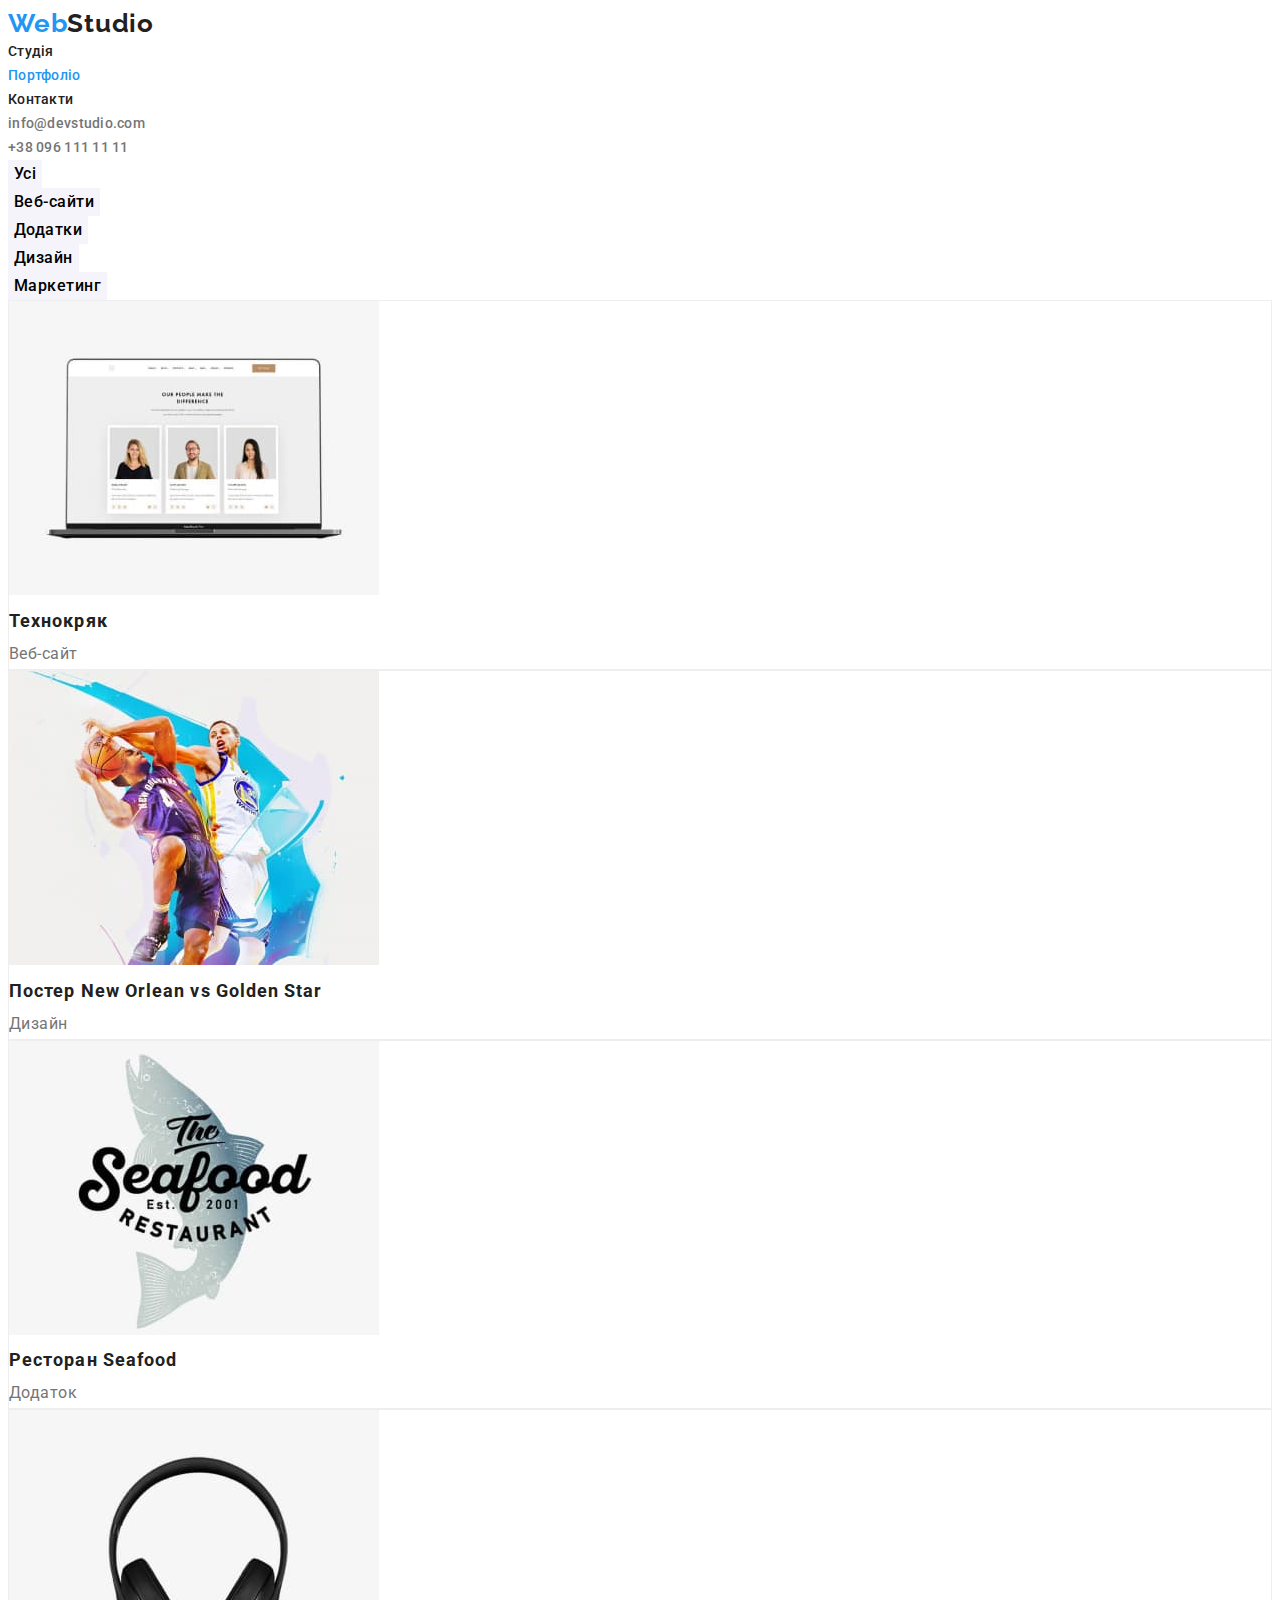
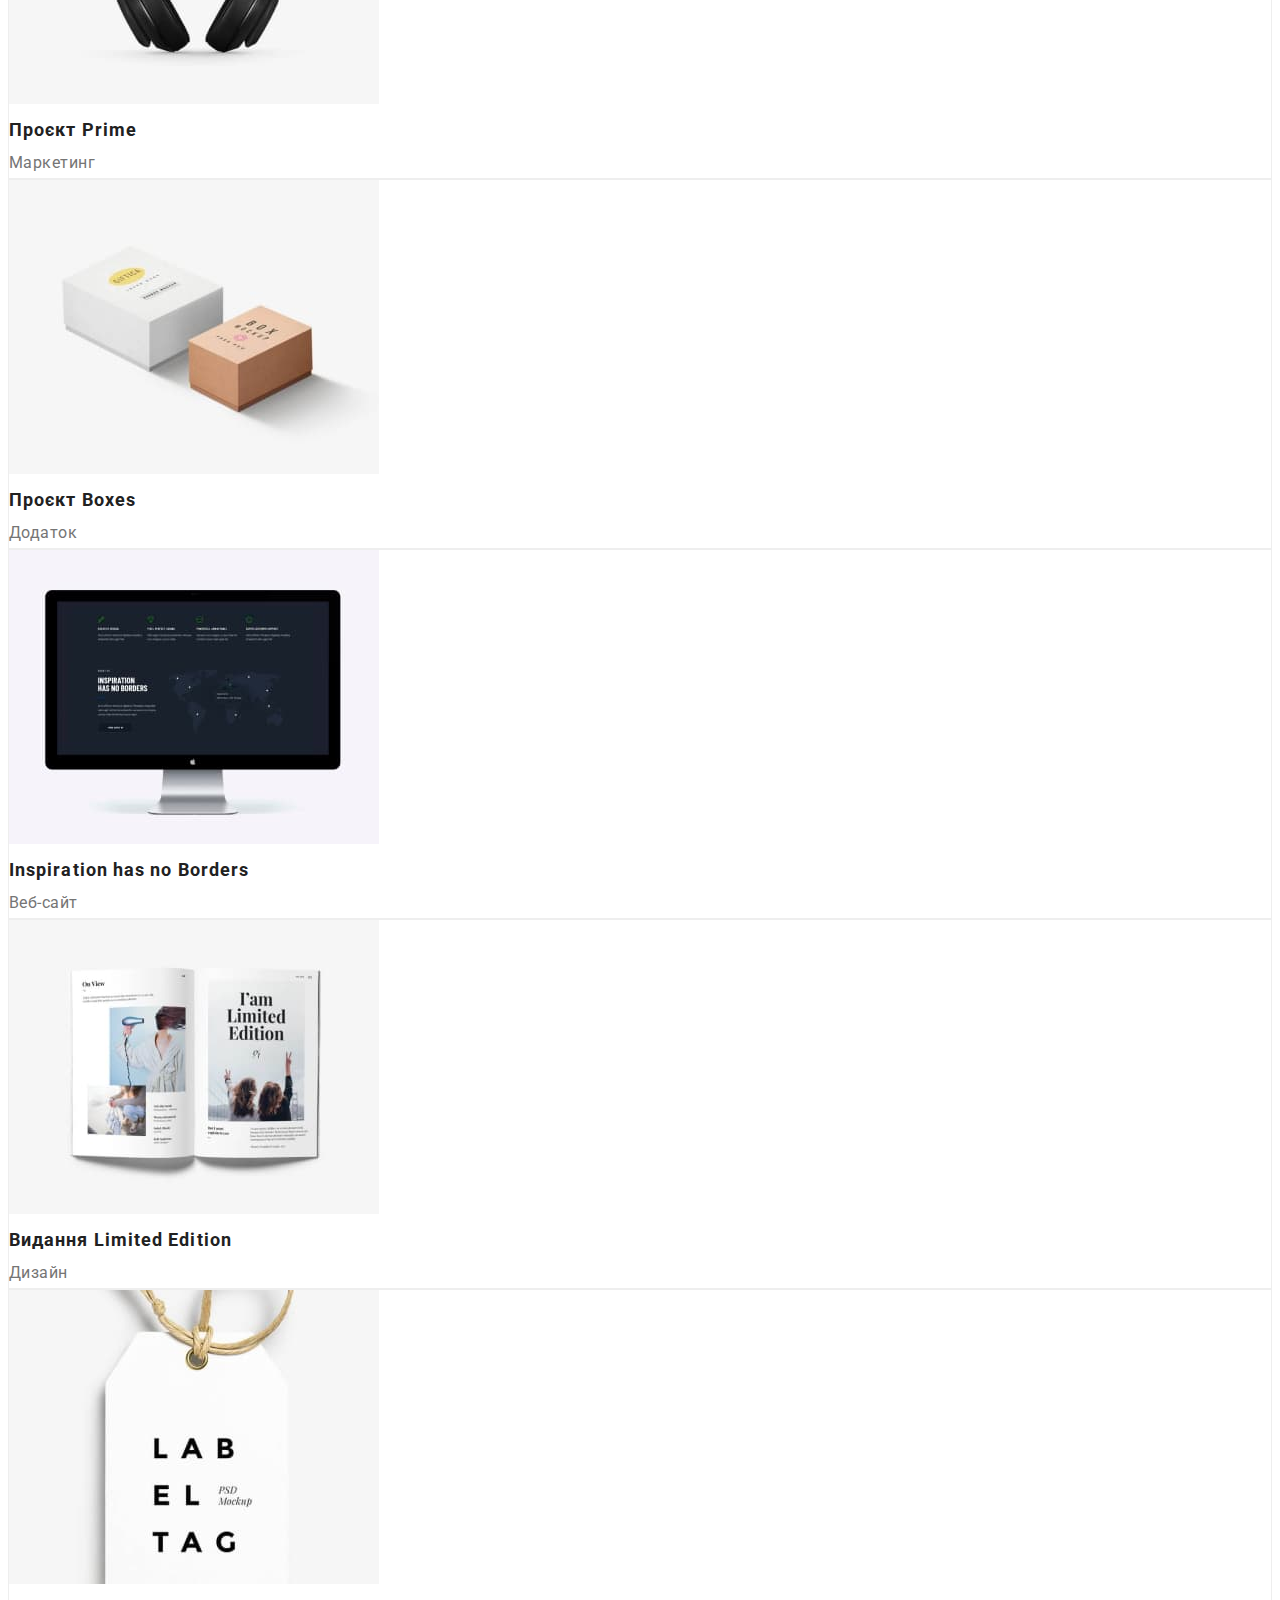
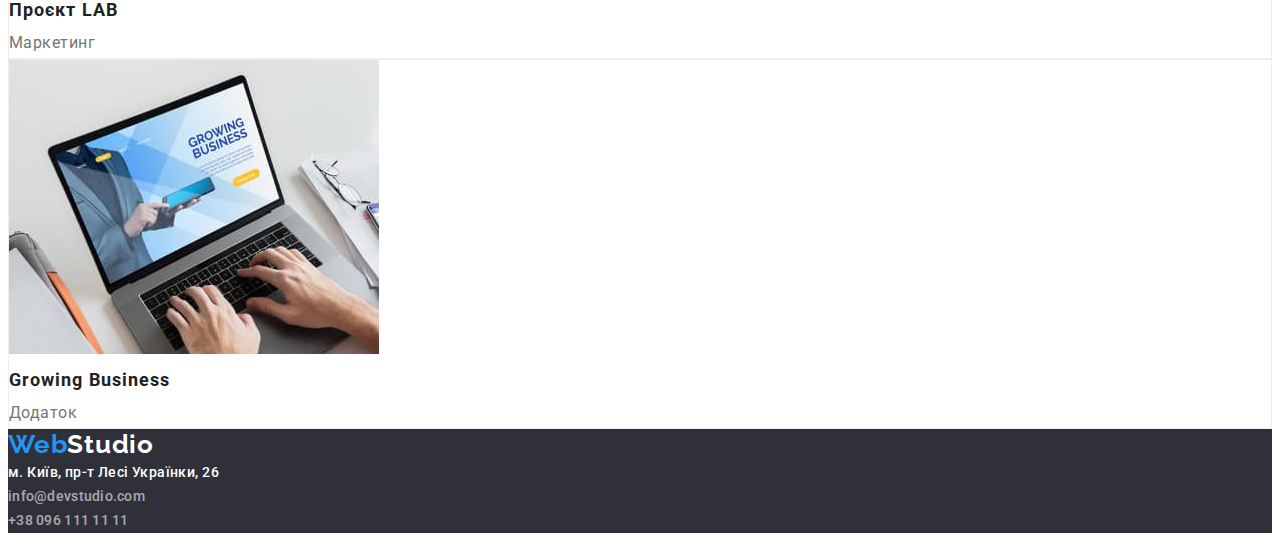
==== portfolio.html @ c4ee82f7 "First comit" ====
<!DOCTYPE html>
<html lang="uk">
  <head>
    <meta charset="UTF-8" />
    <meta http-equiv="X-UA-Compatible" content="IE=edge" />
    <meta name="viewport" content="width=device-width, initial-scale=1.0" />
    <link
      href="https://fonts.googleapis.com/css2?family=Raleway:wght@700&family=Roboto:wght@400;500;700;900&display=swap"
      rel="stylesheet"
    />
    <link
      rel="stylesheet"
      href="https://cdnjs.cloudflare.com/ajax/libs/modern-normalize/1.1.0/modern-normalize.min.css"
      integrity="sha512-wpPYUAdjBVSE4KJnH1VR1HeZfpl1ub8YT/NKx4PuQ5NmX2tKuGu6U/JRp5y+Y8XG2tV+wKQpNHVUX03MfMFn9Q=="
      crossorigin="anonymous"
      referrerpolicy="no-referrer"
    />
    <link rel="stylesheet" href="./css/styles.css" />
    <title>Портфоліо</title>
  </head>
  <body>
    <!-- Header -->

    <header class="header">
      <nav>
        <a href="./index.html" class="logo" lang="en"><span class="logo-web">Web</span>Studio</a>
        <ul class="site-nav list">
          <li><a href="./index.html" class="link"> Студія</a></li>
          <li><a href="./portfolio.html" class="link current">Портфоліо</a></li>
          <li><a href="#" class="link">Контакти</a></li>
        </ul>
      </nav>
      <ul class="contacts list">
        <li>
          <a href="mailto:info@devstudio.com" class="link">info@devstudio.com</a>
        </li>
        <li>
          <a href="tel:+380961111111" class="link">+38 096 111 11 11</a>
        </li>
      </ul>
    </header>

    <!-- Main content -->

    <main>
      <section class="examples">
        <h1 class="visually-hidden">Наші роботи</h1>
        <ul class="list filters">
          <li><button type="button" class="filter-item">Усі</button></li>
          <li><button type="button" class="filter-item">Веб-сайти</button></li>
          <li><button type="button" class="filter-item">Додатки</button></li>
          <li><button type="button" class="filter-item">Дизайн</button></li>
          <li><button type="button" class="filter-item">Маркетинг</button></li>
        </ul>
        <ul class="list">
          <li>
            <div class="list-item">
              <a href="#" class="link">
                <img
                  src="./images/notebook-img.jpg"
                  width="370"
                  height="294"
                  alt="На екрані ноутбука зображено веб-сторінку із трьома людьми"
                />
                <h2 class="list-item__title">Технокряк</h2>
                <p class="list-item__text">Веб-сайт</p>
              </a>
            </div>
          </li>
          <li>
            <div class="list-item">
              <a href="#" class="link">
                <img
                  src="./images/poster-img.jpg"
                  width="370"
                  height="294"
                  alt="Дизайн баскетбольного постера 'Новий Орлеан проти Золотої Зірки'"
                />
                <h2 class="list-item__title">Постер New Orlean vs Golden Star</h2>
                <p class="list-item__text">Дизайн</p>
              </a>
            </div>
          </li>
          <li>
            <div class="list-item">
              <a href="#" class="link">
                <img
                  src="./images/restoran-img.jpg"
                  width="370"
                  height="294"
                  alt="Додаток ресторана морських продуктів"
                />
                <h2 class="list-item__title">Ресторан Seafood</h2>
                <p class="list-item__text">Додаток</p>
              </a>
            </div>
          </li>
          <li>
            <div class="list-item">
              <a href="#" class="link">
                <img
                  src="./images/headphones-img.jpg"
                  width="370"
                  height="294"
                  alt="Зображення навушників"
                />
                <h2 class="list-item__title">Проєкт Prime</h2>
                <p class="list-item__text">Маркетинг</p>
              </a>
            </div>
          </li>
          <li>
            <div class="list-item">
              <a href="#" class="link">
                <img
                  src="./images/boxes-img.jpg"
                  width="370"
                  height="294"
                  alt="Зображення двох коробок різного розміру"
                />
                <h2 class="list-item__title">Проєкт Boxes</h2>
                <p class="list-item__text">Додаток</p>
              </a>
            </div>
          </li>
          <li>
            <div class="list-item">
              <a href="#" class="link">
                <img
                  src="./images/desktop-img.jpg"
                  width="370"
                  height="294"
                  alt="Зображення монітора"
                />
                <h2 class="list-item__title" lang="en">Inspiration has no Borders</h2>
                <p class="list-item__text">Веб-сайт</p>
              </a>
            </div>
          </li>
          <li>
            <div class="list-item">
              <a href="#" class="link">
                <img
                  src="./images/book-img.jpg"
                  width="370"
                  height="294"
                  alt="Книга із зображеннями"
                />
                <h2 class="list-item__title">Видання Limited Edition</h2>
                <p class="list-item__text">Дизайн</p>
              </a>
            </div>
          </li>
          <li>
            <div class="list-item">
              <a href="#" class="link">
                <img
                  src="./images/label-img.jpg"
                  width="370"
                  height="294"
                  alt="Зображення етикетки"
                />
                <h2 class="list-item__title">Проєкт LAB</h2>
                <p class="list-item__text">Маркетинг</p>
              </a>
            </div>
          </li>
          <li>
            <div class="list-item">
              <a href="#" class="link">
                <img
                  src="./images/notepad-img.jpg"
                  width="370"
                  height="294"
                  alt="Зображення додатка із бізнес сфери"
                />
                <h2 class="list-item__title" lang="en">Growing Business</h2>
                <p class="list-item__text">Додаток</p>
              </a>
            </div>
          </li>
        </ul>
      </section>
    </main>

    <!-- Footer -->

    <footer class="footer">
      <a href="./index.html" class="logo" lang="en"><span class="logo-web">Web</span>Studio</a>
      <address>
        <ul class="contacts list">
          <li>
            <a
              href="https://goo.gl/maps/iYs7ogVhemWYZAT48"
              target="_blank"
              rel="noopener nofollow noreferrer"
              class="link address"
              >м. Київ, пр-т Лесі Українки, 26</a
            >
          </li>
          <li>
            <a href="mailto:info@devstudio.com" class="link">info@devstudio.com</a>
          </li>
          <li>
            <a href="tel:+380961111111" class="link">+38 096 111 11 11</a>
          </li>
        </ul>
      </address>
    </footer>
  </body>
</html>
---- css/styles.css ----
/* Common styles */

:root {
  --main-background-color: #ffffff;
  --second-background-color: #2f303a;
  --title-text-color: #212121;
  --second-text-color: #ffffff;
  --description-text-color: #757575;
  --accent-text-color: #2196f3;
  --filter-background-color: #f5f4fa;
  --hero-button-accent-color: #188ce8;
  --footer-address-link: rgba(255, 255, 255, 0.6);
}

html {
  box-sizing: border-box;
}

*,
*::before,
*::after {
  box-sizing: inherit;
}

body {
  background-color: var(--main-background-color);
  font-family: 'Roboto', sans-serif;
  font-weight: 400;
  font-size: 14px;
  line-height: 1.71;
  color: var(--description-text-color);
}

h1,
h2,
h3,
p {
  margin-top: 0px;
  margin-bottom: 0px;
}

.link {
  text-decoration: none;
  letter-spacing: 0.03em;
}

.header {
  background-color: var(--main-background-color);
}

.container {
  width: 1200px;
  margin-left: auto;
  margin-right: auto;
  outline: 2px solid red;
}

.logo {
  font-family: 'Raleway', sans-serif;
  font-weight: 700;
  font-size: 26px;
  line-height: 1.19;
  letter-spacing: 0.03em;
  color: var(--title-text-color);
  text-decoration: none;
}

.logo-web {
  color: var(--accent-text-color);
}

.site-nav .link,
.site-nav .link {
  font-weight: 500;
  font-size: 14px;
  line-height: 1.15;
  letter-spacing: 0.02em;
  color: var(--title-text-color);
}

.contacts .link {
  font-weight: 500;
  font-size: 14px;
  line-height: 1.15;
  letter-spacing: 0.02em;
  color: var(--description-text-color);
}

.site-nav .link:hover,
.site-nav .link:focus,
.contacts .link:hover,
.contacts .link:focus {
  color: var(--accent-text-color);
}

.list {
  padding: 0;
  margin: 0;
  list-style-type: none;
}

.site-nav .current {
  color: var(--accent-text-color);
}

/* Portfolio styles and footer*/

/* h1, h2, h3, h4, h5, h6, p {
  margin: 0;
} */

.hero {
  background-color: var(--second-background-color);
  text-align: center;
}

.hero-title {
  width: 696px;
  margin: auto;
  margin-bottom: 30px;
  font-weight: 900;
  font-size: 44px;
  line-height: 1.36;
  letter-spacing: 0.06em;
  text-transform: uppercase;
  color: var(--second-text-color);
}

.hero-button {
  font-family: inherit;
  font-weight: 700;
  font-size: 16px;
  line-height: 1.88;
  letter-spacing: 0.06em;
  color: var(--second-text-color);
  background-color: var(--accent-text-color);
  box-shadow: 0px 4px 4px rgba(0, 0, 0, 0.15);
  border-radius: 4px;
  cursor: pointer;
  padding: 10px 32px;
}

.hero-button:hover,
.hero-button:focus {
  background-color: var(--hero-button-accent-color);
}

.section-title {
  margin-top: 0;
  font-size: 36px;
  line-height: 1.17;
  letter-spacing: 0.03em;
  color: var(--title-text-color);
}

.visually-hidden {
  position: absolute;
  white-space: nowrap;
  width: 1px;
  height: 1px;
  overflow: hidden;
  border: 0;
  padding: 0;
  clip: rect(0 0 0 0);
  clip-path: inset(50%);
  margin: -1px;
}

.features .features-title {
  margin-top: 0;
  margin-bottom: 10px;
  font-size: 14px;
  line-height: 1.19;
  text-transform: uppercase;
  letter-spacing: 0.03em;
  color: var(--title-text-color);
}

.section {
  padding-top: 94px;
  padding-bottom: 94px;
  outline: 2px solid red;
}

.features .list {
  display: flex;
  flex-direction: row;
  justify-content: space-between;
}

.features .item {
  width: 270px;
}

.team {
  background-color: #f5f4fa;
}

.members-box {
  background-color: var(--main-background-color);
}

.team .member-title {
  font-weight: 500;
  font-size: 16px;
  line-height: 1.9;
  letter-spacing: 0.03em;
  color: var(--title-text-color);
}

.footer {
  background-color: var(--second-background-color);
}

.footer .logo {
  color: var(--second-text-color);
}

.footer .link.address {
  color: var(--main-background-color);
  font-style: normal;
  letter-spacing: 0.03em;
}

.footer .link {
  color: var(--footer-address-link);
  font-style: normal;
}

/* Portfolio styles */

.filters .filter-item {
  font-weight: 500;
  font-size: 16px;
  line-height: 1.625;
  letter-spacing: 0.03em;
  background-color: var(--filter-background-color);
  font-family: inherit;
  border: none;
  cursor: pointer;
}

.filters .filter-item:hover,
.filters .filter-item:focus {
  background-color: var(--accent-text-color);
  color: var(--second-text-color);
  box-shadow: 0px 3px 1px rgba(0, 0, 0, 0.1), 0px 1px 2px rgba(0, 0, 0, 0.08),
    0px 2px 2px rgba(0, 0, 0, 0.12);
  border-radius: 4px;
}

.examples .list-item {
  background-color: var(--second-text-color);
  border: 1px solid #eeeeee;
}

.examples .list-item__title {
  font-weight: 700;
  font-size: 18px;
  line-height: 2;
  letter-spacing: 0.06em;
  color: var(--title-text-color);
}

.examples .list-item__text {
  font-size: 16px;
  line-height: 1.875;
  letter-spacing: 0.03em;
  color: var(--description-text-color);
}
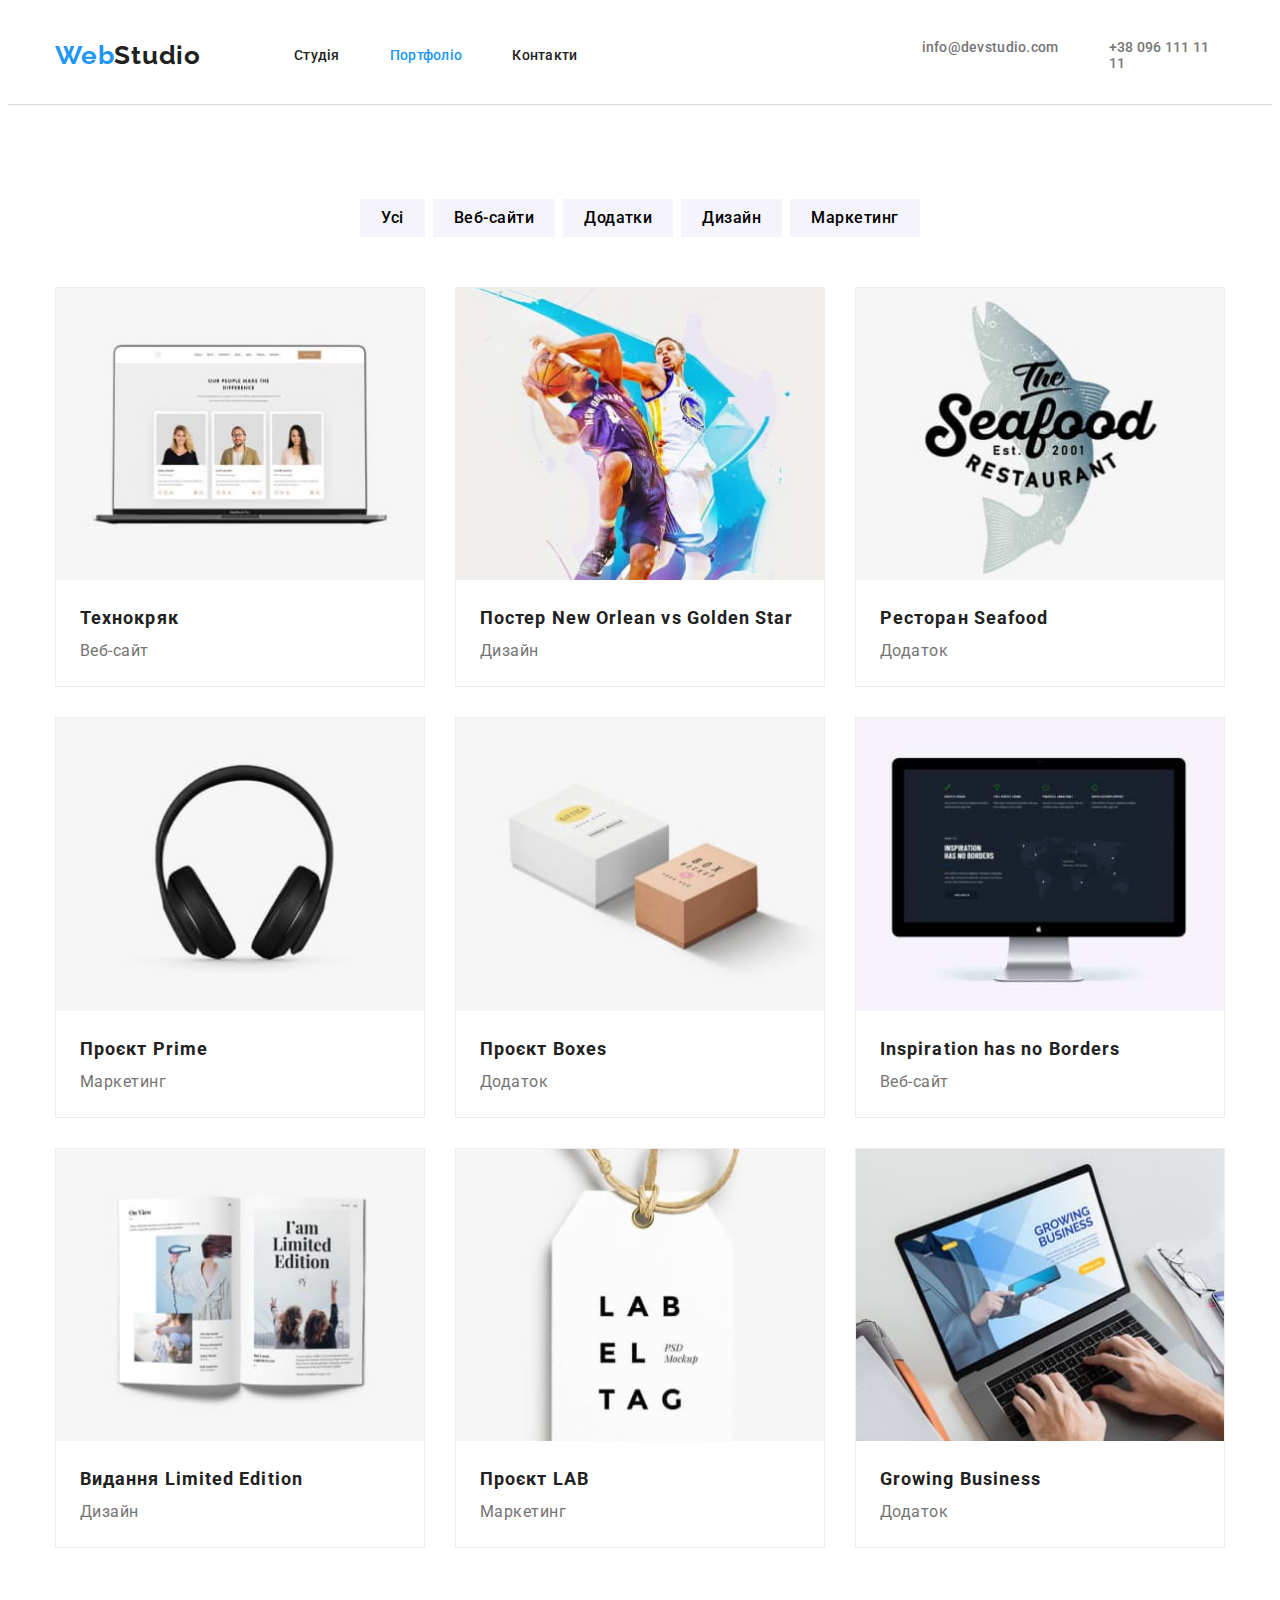
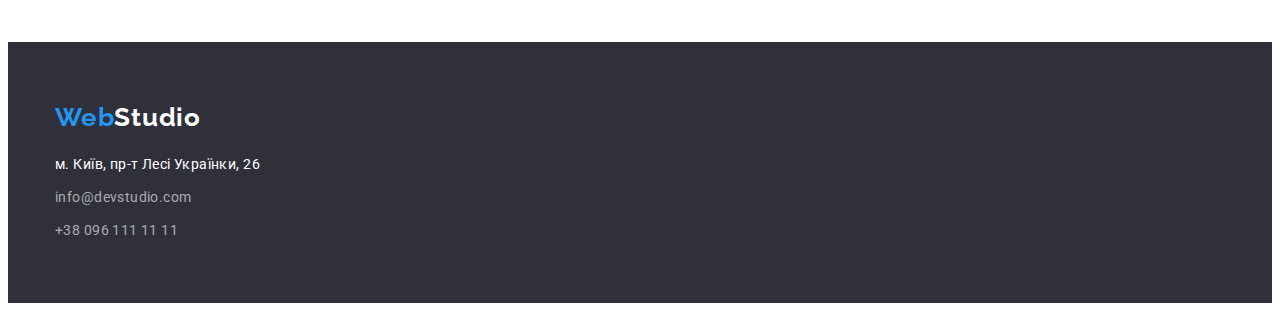
==== commit 452109d7: "Останні зміни перед здачею" ====
--- a/portfolio.html
+++ b/portfolio.html
@@ -22,39 +22,41 @@
     <!-- Header -->
 
     <header class="header">
-      <nav>
-        <a href="./index.html" class="logo" lang="en"><span class="logo-web">Web</span>Studio</a>
-        <ul class="site-nav list">
-          <li><a href="./index.html" class="link"> Студія</a></li>
-          <li><a href="./portfolio.html" class="link current">Портфоліо</a></li>
-          <li><a href="#" class="link">Контакти</a></li>
-        </ul>
-      </nav>
-      <ul class="contacts list">
-        <li>
-          <a href="mailto:info@devstudio.com" class="link">info@devstudio.com</a>
-        </li>
-        <li>
-          <a href="tel:+380961111111" class="link">+38 096 111 11 11</a>
-        </li>
-      </ul>
+      <div class="container">
+        <nav class="navigation">
+          <a href="./index.html" class="logo" lang="en"><span class="logo-web">Web</span>Studio</a>
+          <ul class="site-nav list">
+            <li class="item"><a href="./index.html" class="link"> Студія</a></li>
+            <li class="item"><a href="./portfolio.html" class="link current">Портфоліо</a></li>
+            <li class="item"><a href="#" class="link">Контакти</a></li>
+          </ul>
+          <ul class="contacts list">
+            <li class="item">
+              <a href="mailto:info@devstudio.com" class="link">info@devstudio.com</a>
+            </li>
+            <li class="item">
+              <a href="tel:+380961111111" class="link">+38 096 111 11 11</a>
+            </li>
+          </ul>
+        </nav>
+      </div>
     </header>
 
     <!-- Main content -->
 
     <main>
-      <section class="examples">
-        <h1 class="visually-hidden">Наші роботи</h1>
-        <ul class="list filters">
-          <li><button type="button" class="filter-item">Усі</button></li>
-          <li><button type="button" class="filter-item">Веб-сайти</button></li>
-          <li><button type="button" class="filter-item">Додатки</button></li>
-          <li><button type="button" class="filter-item">Дизайн</button></li>
-          <li><button type="button" class="filter-item">Маркетинг</button></li>
-        </ul>
-        <ul class="list">
-          <li>
-            <div class="list-item">
+      <section class="examples section">
+        <div class="container">
+          <h1 class="visually-hidden">Наші роботи</h1>
+          <ul class="list filters">
+            <li class="item"><button type="button" class="filter-item">Усі</button></li>
+            <li class="item"><button type="button" class="filter-item">Веб-сайти</button></li>
+            <li class="item"><button type="button" class="filter-item">Додатки</button></li>
+            <li class="item"><button type="button" class="filter-item">Дизайн</button></li>
+            <li class="item"><button type="button" class="filter-item">Маркетинг</button></li>
+          </ul>
+          <ul class="list cards">
+            <li class="card">
               <a href="#" class="link">
                 <img
                   src="./images/notebook-img.jpg"
@@ -62,13 +64,13 @@
                   height="294"
                   alt="На екрані ноутбука зображено веб-сторінку із трьома людьми"
                 />
-                <h2 class="list-item__title">Технокряк</h2>
-                <p class="list-item__text">Веб-сайт</p>
-              </a>
-            </div>
-          </li>
-          <li>
-            <div class="list-item">
+                <div class="card-info">
+                  <h2 class="card-title">Технокряк</h2>
+                  <p class="card-text">Веб-сайт</p>
+                </div>
+              </a>
+            </li>
+            <li class="card">
               <a href="#" class="link">
                 <img
                   src="./images/poster-img.jpg"
@@ -76,13 +78,13 @@
                   height="294"
                   alt="Дизайн баскетбольного постера 'Новий Орлеан проти Золотої Зірки'"
                 />
-                <h2 class="list-item__title">Постер New Orlean vs Golden Star</h2>
-                <p class="list-item__text">Дизайн</p>
-              </a>
-            </div>
-          </li>
-          <li>
-            <div class="list-item">
+                <div class="card-info">
+                  <h2 class="card-title">Постер New Orlean vs Golden Star</h2>
+                  <p class="card-text">Дизайн</p>
+                </div>
+              </a>
+            </li>
+            <li class="card">
               <a href="#" class="link">
                 <img
                   src="./images/restoran-img.jpg"
@@ -90,13 +92,13 @@
                   height="294"
                   alt="Додаток ресторана морських продуктів"
                 />
-                <h2 class="list-item__title">Ресторан Seafood</h2>
-                <p class="list-item__text">Додаток</p>
-              </a>
-            </div>
-          </li>
-          <li>
-            <div class="list-item">
+                <div class="card-info">
+                  <h2 class="card-title">Ресторан Seafood</h2>
+                  <p class="card-text">Додаток</p>
+                </div>
+              </a>
+            </li>
+            <li class="card">
               <a href="#" class="link">
                 <img
                   src="./images/headphones-img.jpg"
@@ -104,13 +106,13 @@
                   height="294"
                   alt="Зображення навушників"
                 />
-                <h2 class="list-item__title">Проєкт Prime</h2>
-                <p class="list-item__text">Маркетинг</p>
-              </a>
-            </div>
-          </li>
-          <li>
-            <div class="list-item">
+                <div class="card-info">
+                  <h2 class="card-title">Проєкт Prime</h2>
+                  <p class="card-text">Маркетинг</p>
+                </div>
+              </a>
+            </li>
+            <li class="card">
               <a href="#" class="link">
                 <img
                   src="./images/boxes-img.jpg"
@@ -118,13 +120,13 @@
                   height="294"
                   alt="Зображення двох коробок різного розміру"
                 />
-                <h2 class="list-item__title">Проєкт Boxes</h2>
-                <p class="list-item__text">Додаток</p>
-              </a>
-            </div>
-          </li>
-          <li>
-            <div class="list-item">
+                <div class="card-info">
+                  <h2 class="card-title">Проєкт Boxes</h2>
+                  <p class="card-text">Додаток</p>
+                </div>
+              </a>
+            </li>
+            <li class="card">
               <a href="#" class="link">
                 <img
                   src="./images/desktop-img.jpg"
@@ -132,13 +134,13 @@
                   height="294"
                   alt="Зображення монітора"
                 />
-                <h2 class="list-item__title" lang="en">Inspiration has no Borders</h2>
-                <p class="list-item__text">Веб-сайт</p>
-              </a>
-            </div>
-          </li>
-          <li>
-            <div class="list-item">
+                <div class="card-info">
+                  <h2 class="card-title" lang="en">Inspiration has no Borders</h2>
+                  <p class="card-text">Веб-сайт</p>
+                </div>
+              </a>
+            </li>
+            <li class="card">
               <a href="#" class="link">
                 <img
                   src="./images/book-img.jpg"
@@ -146,13 +148,13 @@
                   height="294"
                   alt="Книга із зображеннями"
                 />
-                <h2 class="list-item__title">Видання Limited Edition</h2>
-                <p class="list-item__text">Дизайн</p>
-              </a>
-            </div>
-          </li>
-          <li>
-            <div class="list-item">
+                <div class="card-info">
+                  <h2 class="card-title">Видання Limited Edition</h2>
+                  <p class="card-text">Дизайн</p>
+                </div>
+              </a>
+            </li>
+            <li class="card">
               <a href="#" class="link">
                 <img
                   src="./images/label-img.jpg"
@@ -160,13 +162,13 @@
                   height="294"
                   alt="Зображення етикетки"
                 />
-                <h2 class="list-item__title">Проєкт LAB</h2>
-                <p class="list-item__text">Маркетинг</p>
-              </a>
-            </div>
-          </li>
-          <li>
-            <div class="list-item">
+                <div class="card-info">
+                  <h2 class="card-title">Проєкт LAB</h2>
+                  <p class="card-text">Маркетинг</p>
+                </div>
+              </a>
+            </li>
+            <li class="card">
               <a href="#" class="link">
                 <img
                   src="./images/notepad-img.jpg"
@@ -174,38 +176,42 @@
                   height="294"
                   alt="Зображення додатка із бізнес сфери"
                 />
-                <h2 class="list-item__title" lang="en">Growing Business</h2>
-                <p class="list-item__text">Додаток</p>
-              </a>
-            </div>
-          </li>
-        </ul>
+                <div class="card-info">
+                  <h2 class="card-title" lang="en">Growing Business</h2>
+                  <p class="card-text">Додаток</p>
+                </div>
+              </a>
+            </li>
+          </ul>
+        </div>
       </section>
     </main>
 
     <!-- Footer -->
 
     <footer class="footer">
-      <a href="./index.html" class="logo" lang="en"><span class="logo-web">Web</span>Studio</a>
-      <address>
-        <ul class="contacts list">
-          <li>
-            <a
-              href="https://goo.gl/maps/iYs7ogVhemWYZAT48"
-              target="_blank"
-              rel="noopener nofollow noreferrer"
-              class="link address"
-              >м. Київ, пр-т Лесі Українки, 26</a
-            >
-          </li>
-          <li>
-            <a href="mailto:info@devstudio.com" class="link">info@devstudio.com</a>
-          </li>
-          <li>
-            <a href="tel:+380961111111" class="link">+38 096 111 11 11</a>
-          </li>
-        </ul>
-      </address>
+      <div class="container">
+        <a href="./index.html" class="logo" lang="en"><span class="logo-web">Web</span>Studio</a>
+        <address>
+          <ul class="list">
+            <li class="item">
+              <a
+                href="https://goo.gl/maps/iYs7ogVhemWYZAT48"
+                target="_blank"
+                rel="noopener nofollow noreferrer"
+                class="link address"
+                >м. Київ, пр-т Лесі Українки, 26</a
+              >
+            </li>
+            <li class="item">
+              <a href="mailto:info@devstudio.com" class="link">info@devstudio.com</a>
+            </li>
+            <li class="item">
+              <a href="tel:+380961111111" class="link">+38 096 111 11 11</a>
+            </li>
+          </ul>
+        </address>
+      </div>
     </footer>
   </body>
 </html>
--- a/css/styles.css
+++ b/css/styles.css
@@ -10,6 +10,7 @@
   --filter-background-color: #f5f4fa;
   --hero-button-accent-color: #188ce8;
   --footer-address-link: rgba(255, 255, 255, 0.6);
+  --header-border-color: #d9d9d9;
 }
 
 html {
@@ -39,23 +40,45 @@
   margin-bottom: 0px;
 }
 
+img {
+  display: block;
+  max-width: 100%;
+  height: auto;
+}
+
 .link {
   text-decoration: none;
   letter-spacing: 0.03em;
 }
 
+.list {
+  padding: 0;
+  margin: 0;
+  list-style-type: none;
+}
+
 .header {
   background-color: var(--main-background-color);
+  border-bottom: 1px solid var(--header-border-color);
 }
 
 .container {
   width: 1200px;
   margin-left: auto;
   margin-right: auto;
-  outline: 2px solid red;
-}
-
-.logo {
+  padding: 0 15px;
+}
+
+.navigation {
+  display: flex;
+  align-items: center;
+}
+
+.header .logo {
+  display: block;
+  margin-right: 93px;
+  padding-top: 24px;
+  padding-bottom: 25px;
   font-family: 'Raleway', sans-serif;
   font-weight: 700;
   font-size: 26px;
@@ -69,19 +92,41 @@
   color: var(--accent-text-color);
 }
 
-.site-nav .link,
+.site-nav {
+  display: flex;
+  margin-right: 344px;
+}
+
+.site-nav .item:not(:last-child) {
+  margin-right: 50px;
+}
+
 .site-nav .link {
+  display: block;
+  padding-top: 32px;
+  padding-bottom: 32px;
   font-weight: 500;
   font-size: 14px;
-  line-height: 1.15;
+  line-height: 1.14;
   letter-spacing: 0.02em;
   color: var(--title-text-color);
 }
 
+.contacts {
+  display: flex;
+}
+
+.contacts .item:not(:last-child) {
+  margin-right: 50px;
+}
+
 .contacts .link {
+  display: block;
+  padding-top: 32px;
+  padding-bottom: 32px;
   font-weight: 500;
   font-size: 14px;
-  line-height: 1.15;
+  line-height: 1.14;
   letter-spacing: 0.02em;
   color: var(--description-text-color);
 }
@@ -93,30 +138,26 @@
   color: var(--accent-text-color);
 }
 
-.list {
-  padding: 0;
-  margin: 0;
-  list-style-type: none;
-}
-
 .site-nav .current {
   color: var(--accent-text-color);
 }
 
 /* Portfolio styles and footer*/
 
-/* h1, h2, h3, h4, h5, h6, p {
-  margin: 0;
-} */
+.section {
+  padding-top: 94px;
+  padding-bottom: 94px;
+}
 
 .hero {
+  padding: 200px 0;
   background-color: var(--second-background-color);
-  text-align: center;
 }
 
 .hero-title {
   width: 696px;
-  margin: auto;
+  margin-left: auto;
+  margin-right: auto;
   margin-bottom: 30px;
   font-weight: 900;
   font-size: 44px;
@@ -124,9 +165,14 @@
   letter-spacing: 0.06em;
   text-transform: uppercase;
   color: var(--second-text-color);
+  text-align: center;
 }
 
 .hero-button {
+  display: block;
+  margin-right: auto;
+  margin-left: auto;
+  padding: 10px 32px;
   font-family: inherit;
   font-weight: 700;
   font-size: 16px;
@@ -137,7 +183,6 @@
   box-shadow: 0px 4px 4px rgba(0, 0, 0, 0.15);
   border-radius: 4px;
   cursor: pointer;
-  padding: 10px 32px;
 }
 
 .hero-button:hover,
@@ -146,11 +191,14 @@
 }
 
 .section-title {
-  margin-top: 0;
+  margin-left: auto;
+  margin-right: auto;
+  margin-bottom: 50px;
   font-size: 36px;
   line-height: 1.17;
   letter-spacing: 0.03em;
   color: var(--title-text-color);
+  text-align: center;
 }
 
 .visually-hidden {
@@ -176,44 +224,96 @@
   color: var(--title-text-color);
 }
 
-.section {
-  padding-top: 94px;
-  padding-bottom: 94px;
-  outline: 2px solid red;
-}
-
 .features .list {
   display: flex;
-  flex-direction: row;
-  justify-content: space-between;
 }
 
 .features .item {
   width: 270px;
 }
 
+.features .item:not(:last-child) {
+  margin-right: 30px;
+}
+
+.works.section {
+  padding-top: 0;
+}
+
+.works .list {
+  display: flex;
+}
+
+.works .item:not(:last-child) {
+  margin-right: 30px;
+}
+
 .team {
-  background-color: #f5f4fa;
-}
-
-.members-box {
+  background-color: var(--filter-background-color);
+}
+
+.team .list {
+  display: flex;
+}
+
+.team .item {
   background-color: var(--main-background-color);
+  box-shadow: 0px 1px 3px rgba(0, 0, 0, 0.12), 0px 1px 1px rgba(0, 0, 0, 0.14),
+    0px 2px 1px rgba(0, 0, 0, 0.2);
+  border-radius: 0px 0px 4px 4px;
+}
+
+.team .item:not(:last-child) {
+  margin-right: 30px;
+}
+
+.team .team-info {
+  padding-top: 30px;
+  padding-bottom: 30px;
 }
 
 .team .member-title {
+  margin-bottom: 10px;
   font-weight: 500;
   font-size: 16px;
-  line-height: 1.9;
-  letter-spacing: 0.03em;
-  color: var(--title-text-color);
+  line-height: 1.19;
+  letter-spacing: 0.03em;
+  color: var(--title-text-color);
+  text-align: center;
+}
+
+.team .text {
+  font-weight: 400;
+  font-size: 16px;
+  line-height: 1.19;
+  letter-spacing: 0.03em;
+  text-align: center;
 }
 
 .footer {
+  padding-top: 60px;
+  padding-bottom: 60px;
   background-color: var(--second-background-color);
 }
 
 .footer .logo {
+  display: block;
+  margin-bottom: 20px;
+  font-family: 'Raleway', sans-serif;
+  font-weight: 700;
+  font-size: 26px;
+  line-height: 1.19;
+  letter-spacing: 0.03em;
   color: var(--second-text-color);
+  text-decoration: none;
+}
+
+.footer .item {
+  display: block;
+}
+
+.footer .item:not(:last-child) {
+  margin-bottom: 9px;
 }
 
 .footer .link.address {
@@ -227,9 +327,24 @@
   font-style: normal;
 }
 
+.footer .link:hover,
+.footer .link:focus,
+.footer .link:hover,
+.footer .link:focus {
+  color: var(--accent-text-color);
+}
+
 /* Portfolio styles */
 
+.examples .filters {
+  display: flex;
+  justify-content: center;
+  margin-bottom: 50px;
+}
+
 .filters .filter-item {
+  display: block;
+  padding: 6px 21px;
   font-weight: 500;
   font-size: 16px;
   line-height: 1.625;
@@ -238,6 +353,10 @@
   font-family: inherit;
   border: none;
   cursor: pointer;
+}
+
+.filters .item:not(:last-child) {
+  margin-right: 8px;
 }
 
 .filters .filter-item:hover,
@@ -249,12 +368,33 @@
   border-radius: 4px;
 }
 
-.examples .list-item {
+.examples .cards {
+  display: flex;
   background-color: var(--second-text-color);
+  flex-wrap: wrap;
+}
+
+.examples .card {
+  width: 370px;
   border: 1px solid #eeeeee;
-}
-
-.examples .list-item__title {
+  margin-right: 30px;
+}
+
+.examples .card:nth-child(3n) {
+  margin-right: 0px;
+}
+
+.examples .card:nth-child(-n+6) {
+  margin-bottom: 30px;
+}
+
+.examples .card-info {
+  padding-left: 24px;
+  padding-top: 20px;
+  padding-bottom: 20px;
+}
+
+.examples .card-title {
   font-weight: 700;
   font-size: 18px;
   line-height: 2;
@@ -262,7 +402,7 @@
   color: var(--title-text-color);
 }
 
-.examples .list-item__text {
+.examples .card-text {
   font-size: 16px;
   line-height: 1.875;
   letter-spacing: 0.03em;
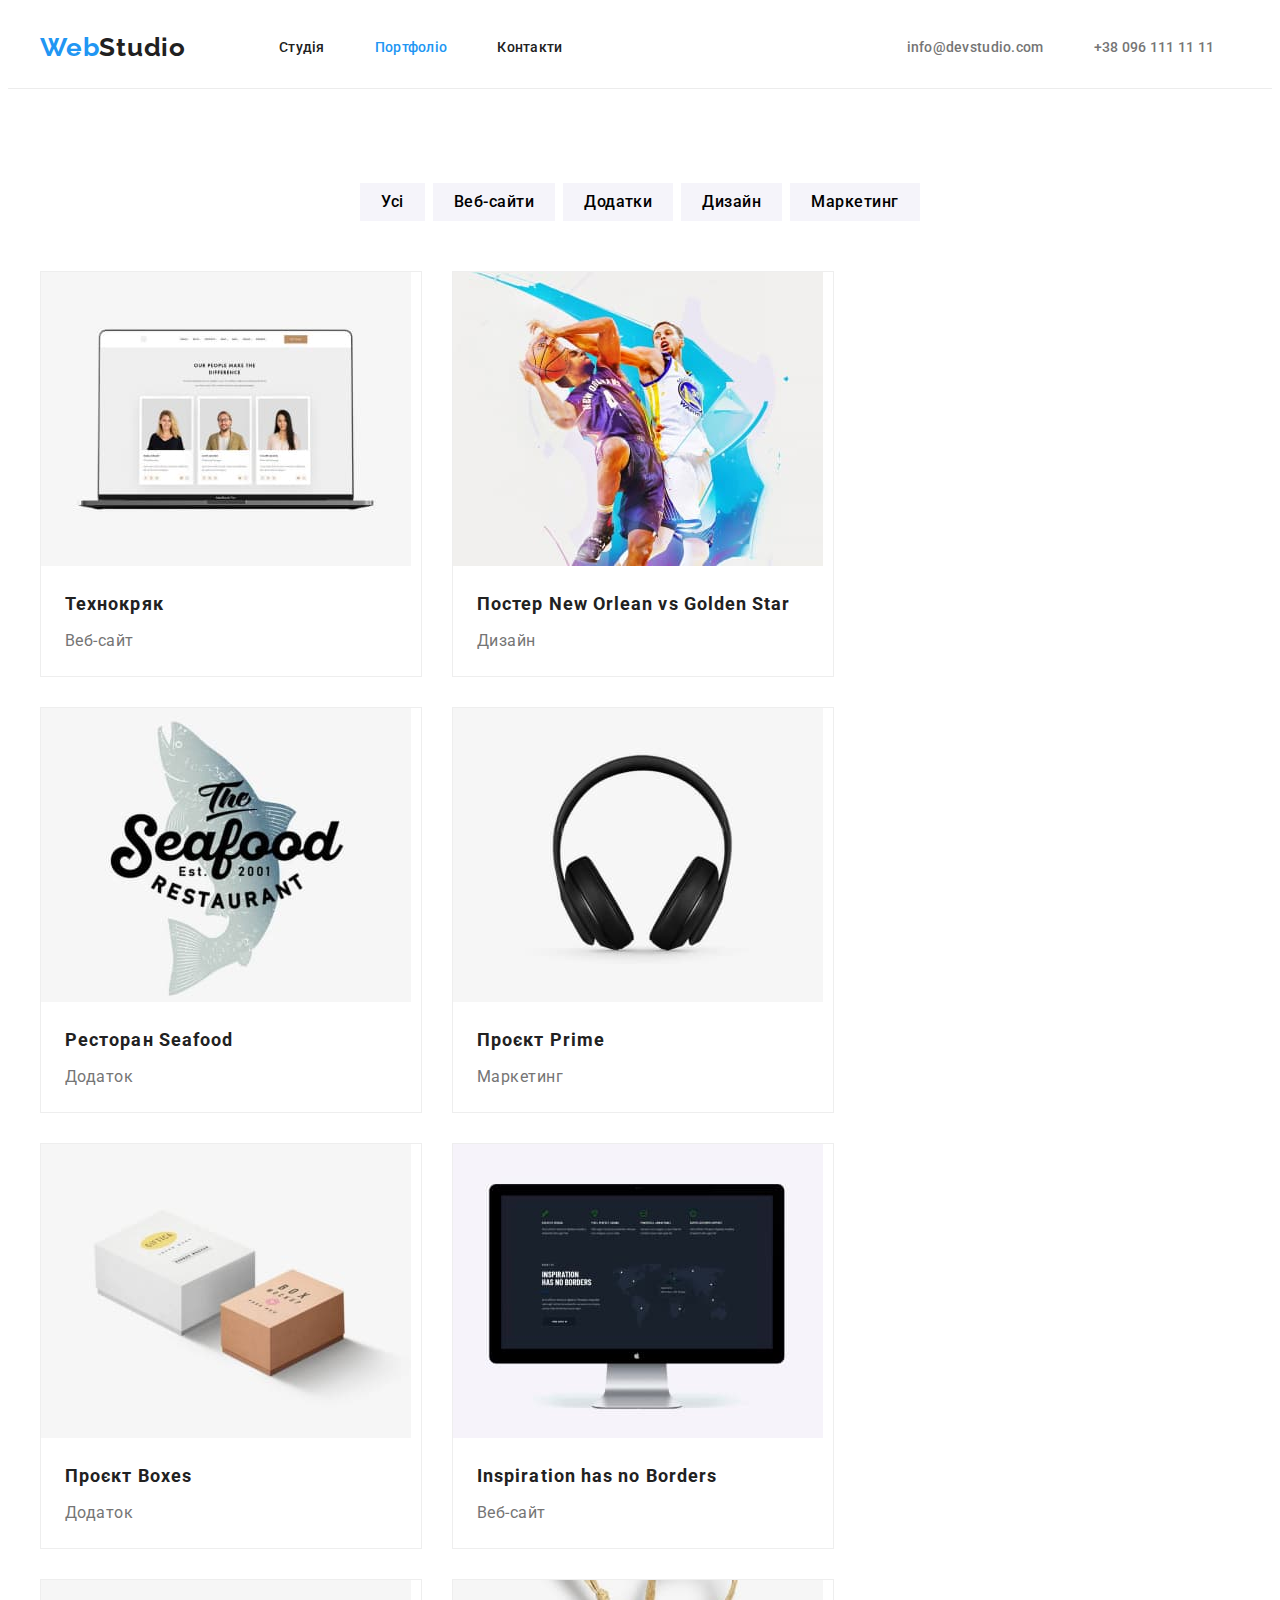
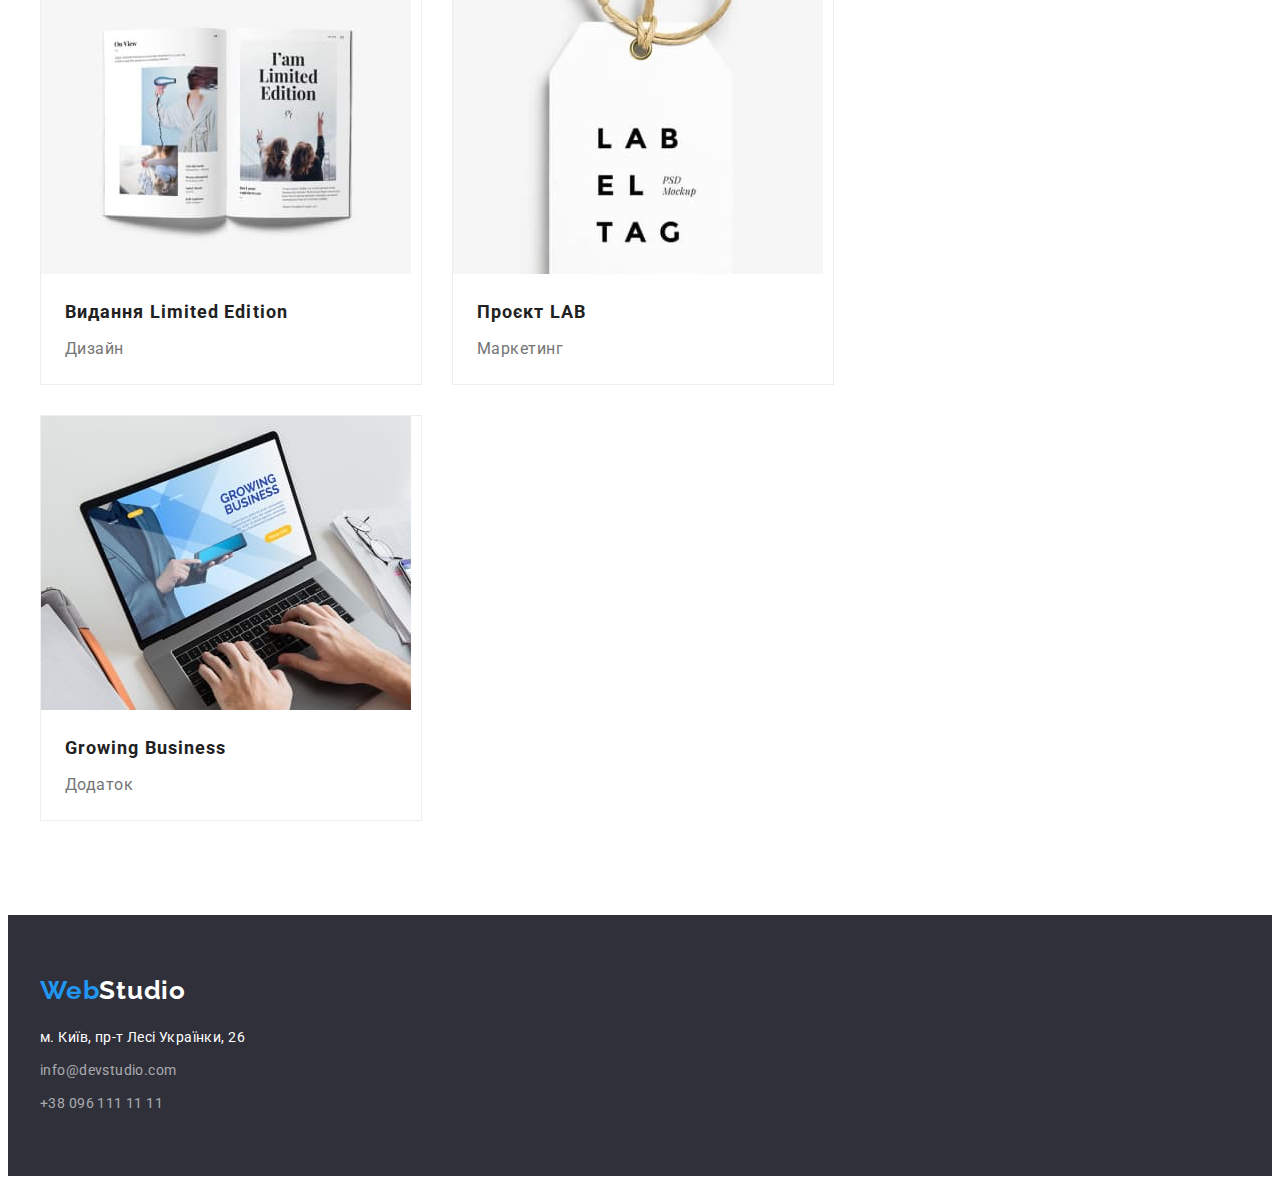
==== commit 7e72a50d: "Update portfolio.html" ====
--- a/portfolio.html
+++ b/portfolio.html
@@ -19,7 +19,7 @@
     <title>Портфоліо</title>
   </head>
   <body>
-    <!-- Header -->
+    <!-- Header --> 
 
     <header class="header">
       <div class="container">
@@ -30,15 +30,15 @@
             <li class="item"><a href="./portfolio.html" class="link current">Портфоліо</a></li>
             <li class="item"><a href="#" class="link">Контакти</a></li>
           </ul>
-          <ul class="contacts list">
-            <li class="item">
-              <a href="mailto:info@devstudio.com" class="link">info@devstudio.com</a>
-            </li>
-            <li class="item">
-              <a href="tel:+380961111111" class="link">+38 096 111 11 11</a>
-            </li>
-          </ul>
         </nav>
+        <ul class="contacts list">
+          <li class="item">
+            <a href="mailto:info@devstudio.com" class="link">info@devstudio.com</a>
+          </li>
+          <li class="item">
+            <a href="tel:+380961111111" class="link">+38 096 111 11 11</a>
+          </li>
+        </ul>
       </div>
     </header>
 
--- a/css/styles.css
+++ b/css/styles.css
@@ -10,23 +10,12 @@
   --filter-background-color: #f5f4fa;
   --hero-button-accent-color: #188ce8;
   --footer-address-link: rgba(255, 255, 255, 0.6);
-  --header-border-color: #d9d9d9;
-}
-
-html {
-  box-sizing: border-box;
-}
-
-*,
-*::before,
-*::after {
-  box-sizing: inherit;
+  --header-border-color: #ececec;
 }
 
 body {
   background-color: var(--main-background-color);
   font-family: 'Roboto', sans-serif;
-  font-weight: 400;
   font-size: 14px;
   line-height: 1.71;
   color: var(--description-text-color);
@@ -72,6 +61,7 @@
 .navigation {
   display: flex;
   align-items: center;
+  margin-right: 344px;
 }
 
 .header .logo {
@@ -92,9 +82,12 @@
   color: var(--accent-text-color);
 }
 
+.header .container {
+  display: flex;
+}
+
 .site-nav {
   display: flex;
-  margin-right: 344px;
 }
 
 .site-nav .item:not(:last-child) {
@@ -181,6 +174,7 @@
   color: var(--second-text-color);
   background-color: var(--accent-text-color);
   box-shadow: 0px 4px 4px rgba(0, 0, 0, 0.15);
+  border: none;
   border-radius: 4px;
   cursor: pointer;
 }
@@ -336,13 +330,13 @@
 
 /* Portfolio styles */
 
-.examples .filters {
+.filters {
   display: flex;
   justify-content: center;
   margin-bottom: 50px;
 }
 
-.filters .filter-item {
+.filter-item {
   display: block;
   padding: 6px 21px;
   font-weight: 500;
@@ -355,12 +349,12 @@
   cursor: pointer;
 }
 
-.filters .item:not(:last-child) {
+.item:not(:last-child) {
   margin-right: 8px;
 }
 
-.filters .filter-item:hover,
-.filters .filter-item:focus {
+.filter-item:hover,
+.filter-item:focus {
   background-color: var(--accent-text-color);
   color: var(--second-text-color);
   box-shadow: 0px 3px 1px rgba(0, 0, 0, 0.1), 0px 1px 2px rgba(0, 0, 0, 0.08),
@@ -368,33 +362,27 @@
   border-radius: 4px;
 }
 
-.examples .cards {
+.cards {
   display: flex;
   background-color: var(--second-text-color);
   flex-wrap: wrap;
-}
-
-.examples .card {
-  width: 370px;
+  margin-bottom: -30px;
+  margin-left: -30px;
+}
+
+.card {
+  flex-basis: calc(100% / 3 - 30px);
   border: 1px solid #eeeeee;
-  margin-right: 30px;
-}
-
-.examples .card:nth-child(3n) {
-  margin-right: 0px;
-}
-
-.examples .card:nth-child(-n+6) {
   margin-bottom: 30px;
-}
-
-.examples .card-info {
-  padding-left: 24px;
-  padding-top: 20px;
-  padding-bottom: 20px;
-}
-
-.examples .card-title {
+  margin-left: 30px;
+}
+
+.card-info {
+  padding: 20px 24px;
+}
+
+.card-title {
+  margin-bottom: 4px;
   font-weight: 700;
   font-size: 18px;
   line-height: 2;
@@ -402,7 +390,7 @@
   color: var(--title-text-color);
 }
 
-.examples .card-text {
+.card-text {
   font-size: 16px;
   line-height: 1.875;
   letter-spacing: 0.03em;
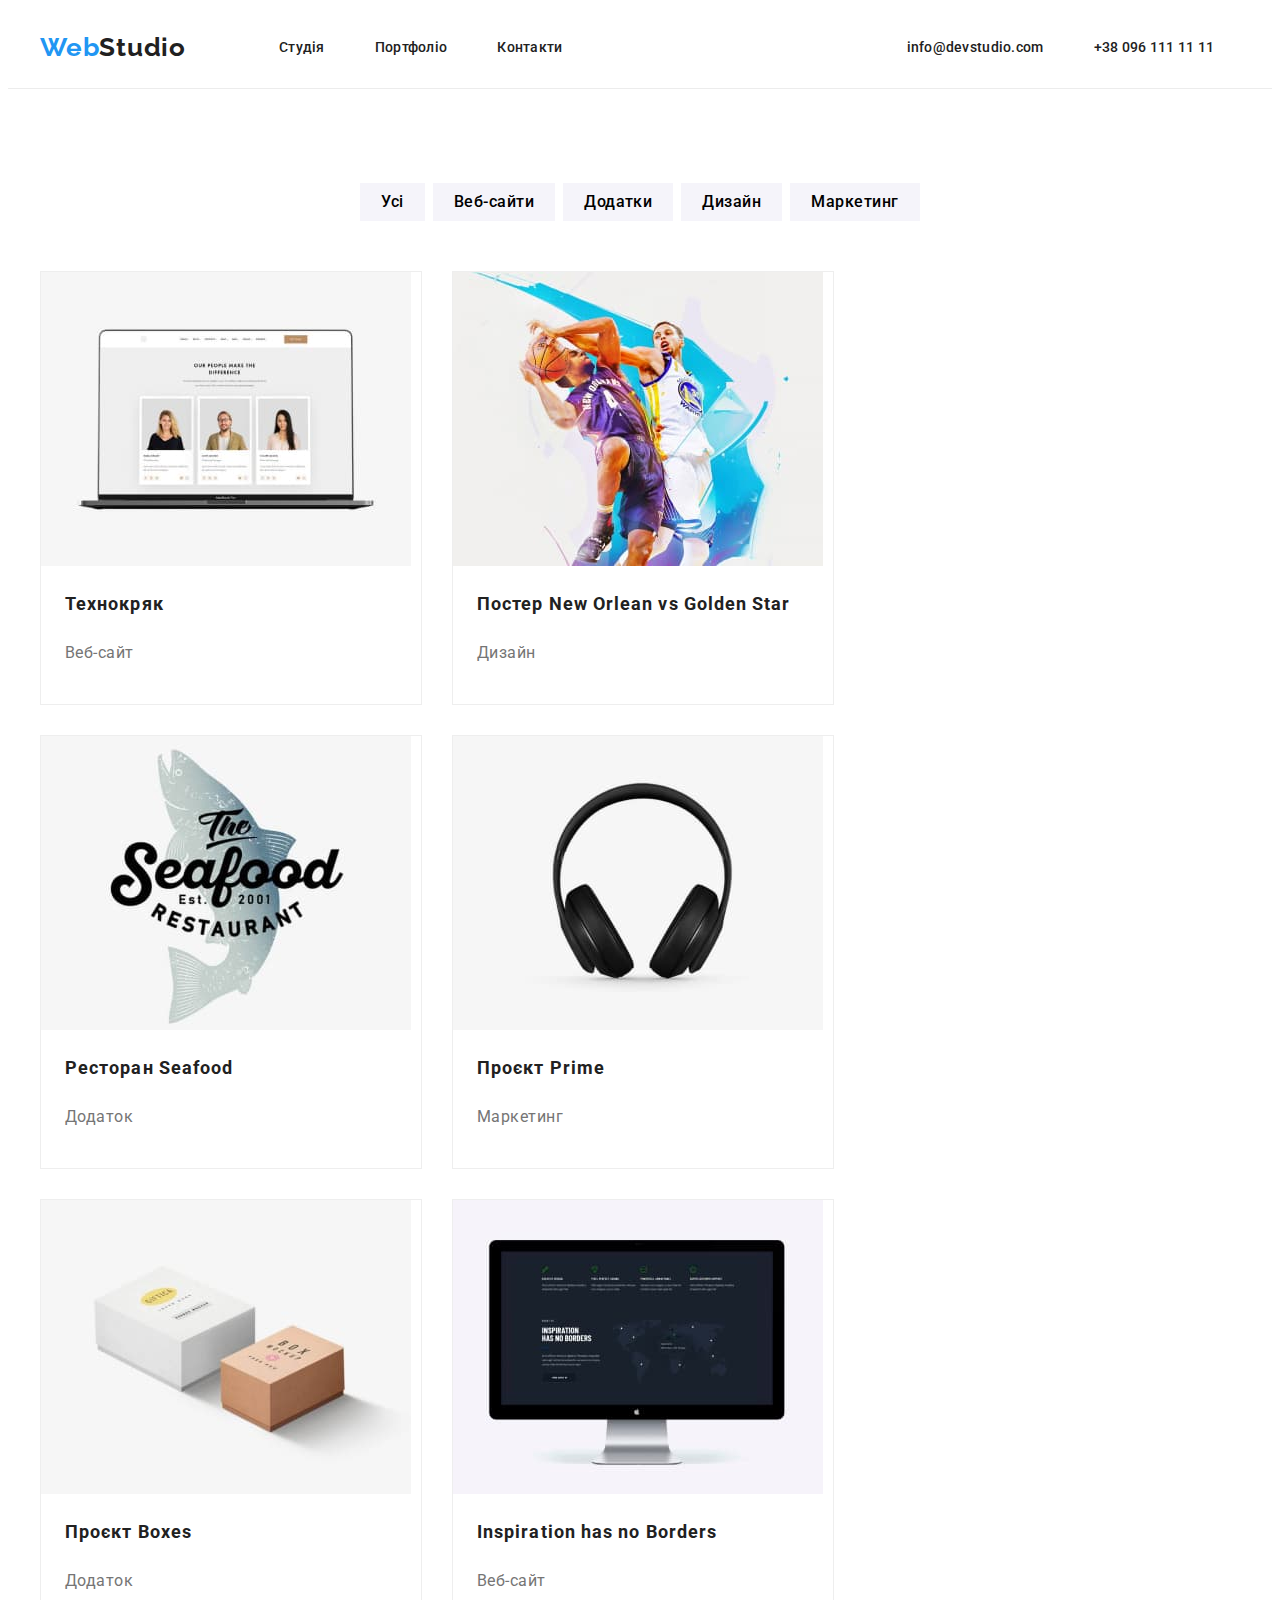
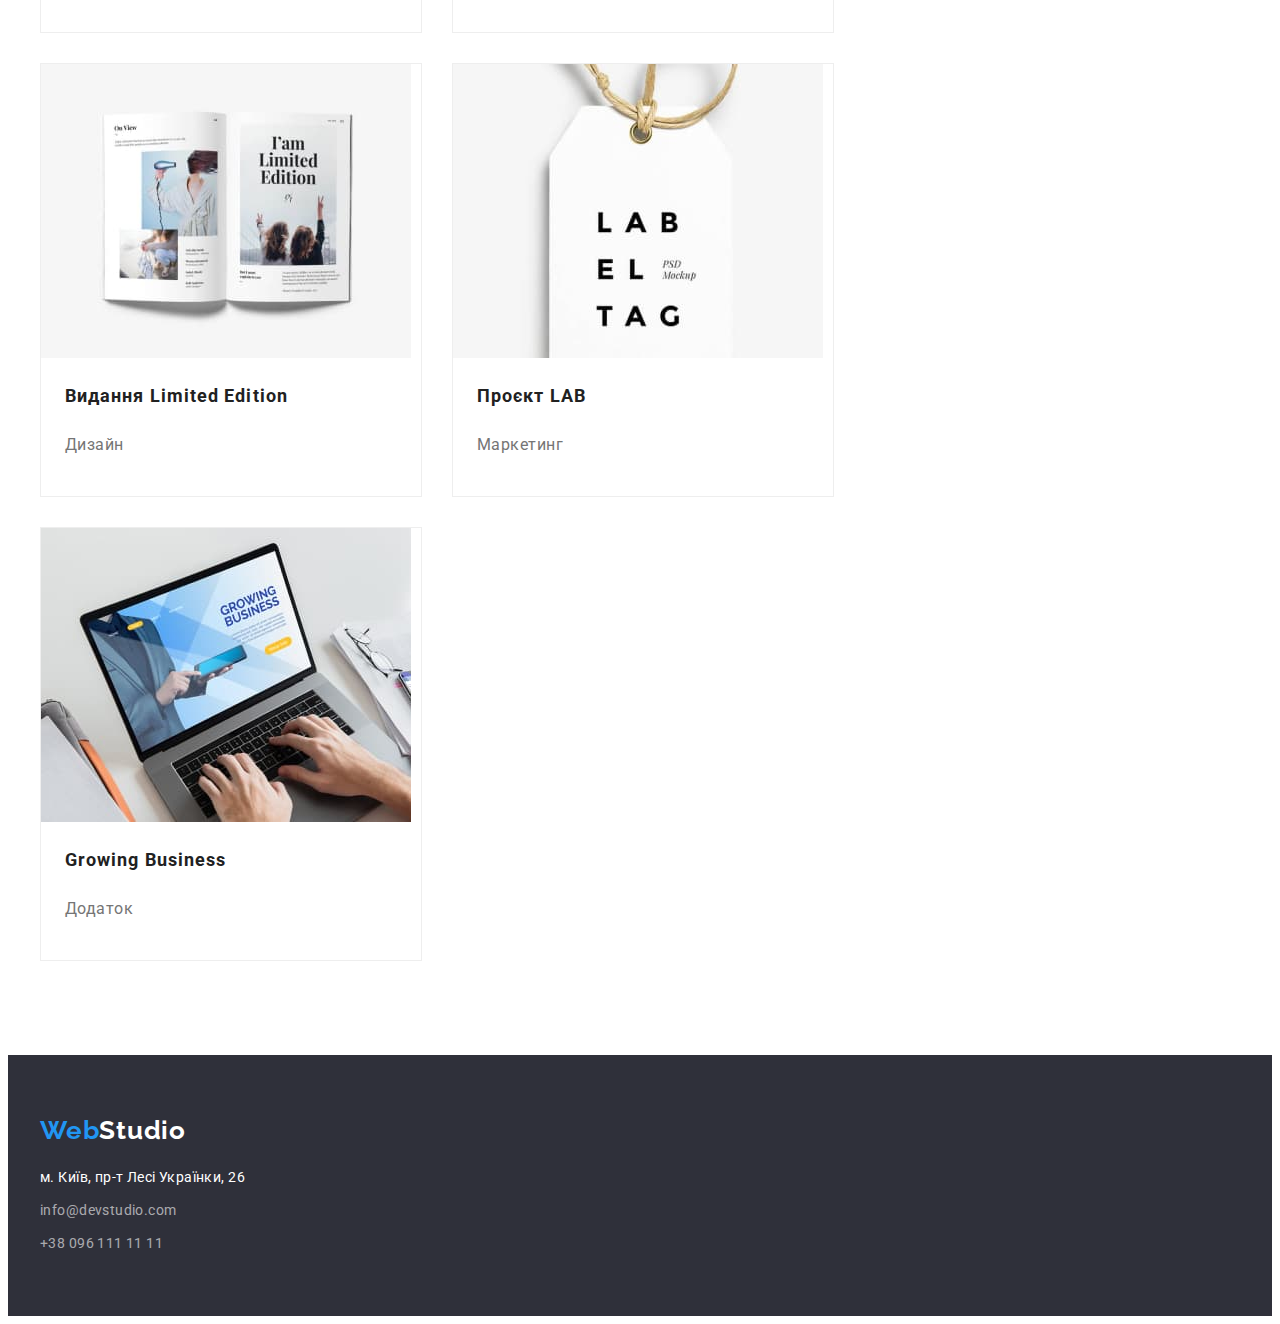
==== commit 6e7b93d8: "Почав змінювати класи" ====
--- a/portfolio.html
+++ b/portfolio.html
@@ -25,22 +25,23 @@
       <div class="container">
         <nav class="navigation">
           <a href="./index.html" class="logo" lang="en"><span class="logo-web">Web</span>Studio</a>
-          <ul class="site-nav list">
-            <li class="item"><a href="./index.html" class="link"> Студія</a></li>
-            <li class="item"><a href="./portfolio.html" class="link current">Портфоліо</a></li>
-            <li class="item"><a href="#" class="link">Контакти</a></li>
+          <ul class="site-nav-list">
+            <li class="site-nav-item"><a href="./index.html" class="link"> Студія</a></li>
+            <li class="site-nav-item"><a href="./portfolio.html" class="link current">Портфоліо</a></li>
+            <li class="site-nav-item"><a href="#" class="link">Контакти</a></li>
           </ul>
         </nav>
-        <ul class="contacts list">
-          <li class="item">
+        <ul class="contacts">
+          <li class="contacts-item">
             <a href="mailto:info@devstudio.com" class="link">info@devstudio.com</a>
           </li>
-          <li class="item">
+          <li class="contacts-item">
             <a href="tel:+380961111111" class="link">+38 096 111 11 11</a>
           </li>
         </ul>
       </div>
     </header>
+
 
     <!-- Main content -->
 
--- a/css/styles.css
+++ b/css/styles.css
@@ -24,6 +24,9 @@
 h1,
 h2,
 h3,
+h4,
+h5,
+h6
 p {
   margin-top: 0px;
   margin-bottom: 0px;
@@ -35,12 +38,12 @@
   height: auto;
 }
 
-.link {
+a {
   text-decoration: none;
   letter-spacing: 0.03em;
 }
 
-.list {
+ul {
   padding: 0;
   margin: 0;
   list-style-type: none;
@@ -86,15 +89,12 @@
   display: flex;
 }
 
-.site-nav {
-  display: flex;
-}
-
-.site-nav .item:not(:last-child) {
-  margin-right: 50px;
-}
-
-.site-nav .link {
+.site-nav-list {
+  display: flex;
+  gap: 50px;
+}
+
+.header .link {
   display: block;
   padding-top: 32px;
   padding-bottom: 32px;
@@ -107,31 +107,16 @@
 
 .contacts {
   display: flex;
-}
-
-.contacts .item:not(:last-child) {
-  margin-right: 50px;
-}
-
-.contacts .link {
-  display: block;
-  padding-top: 32px;
-  padding-bottom: 32px;
-  font-weight: 500;
-  font-size: 14px;
-  line-height: 1.14;
-  letter-spacing: 0.02em;
-  color: var(--description-text-color);
-}
-
-.site-nav .link:hover,
-.site-nav .link:focus,
-.contacts .link:hover,
-.contacts .link:focus {
+  gap: 50px;
+}
+
+
+.header .link:hover,
+.header .link:focus{
   color: var(--accent-text-color);
 }
 
-.site-nav .current {
+.current {
   color: var(--accent-text-color);
 }
 
@@ -208,7 +193,7 @@
   margin: -1px;
 }
 
-.features .features-title {
+.features-title {
   margin-top: 0;
   margin-bottom: 10px;
   font-size: 14px;
@@ -218,28 +203,22 @@
   color: var(--title-text-color);
 }
 
-.features .list {
-  display: flex;
-}
-
-.features .item {
+.features-list {
+  display: flex;
+  gap: 30px;
+}
+
+.feature-item {
   width: 270px;
-}
-
-.features .item:not(:last-child) {
-  margin-right: 30px;
 }
 
 .works.section {
   padding-top: 0;
 }
 
-.works .list {
-  display: flex;
-}
-
-.works .item:not(:last-child) {
-  margin-right: 30px;
+.works-list {
+  display: flex;
+  gap: 30px;
 }
 
 .team {
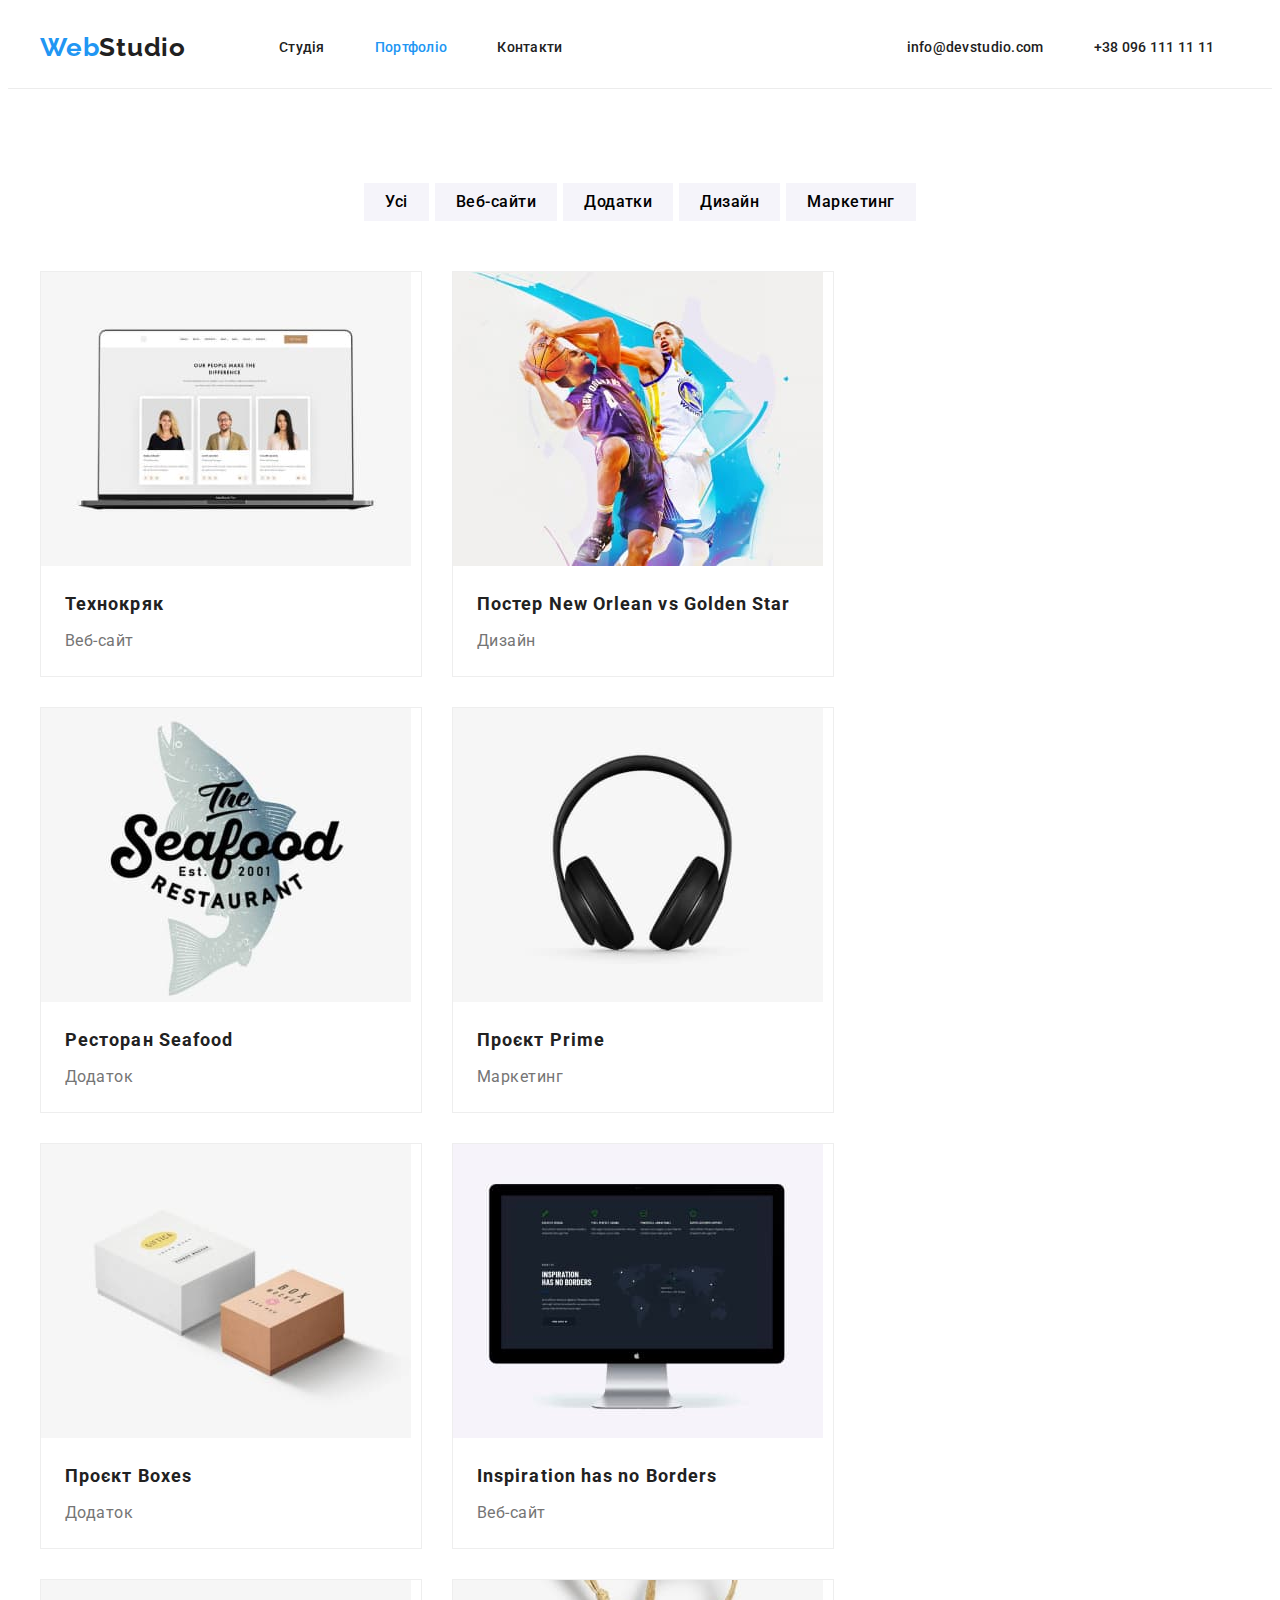
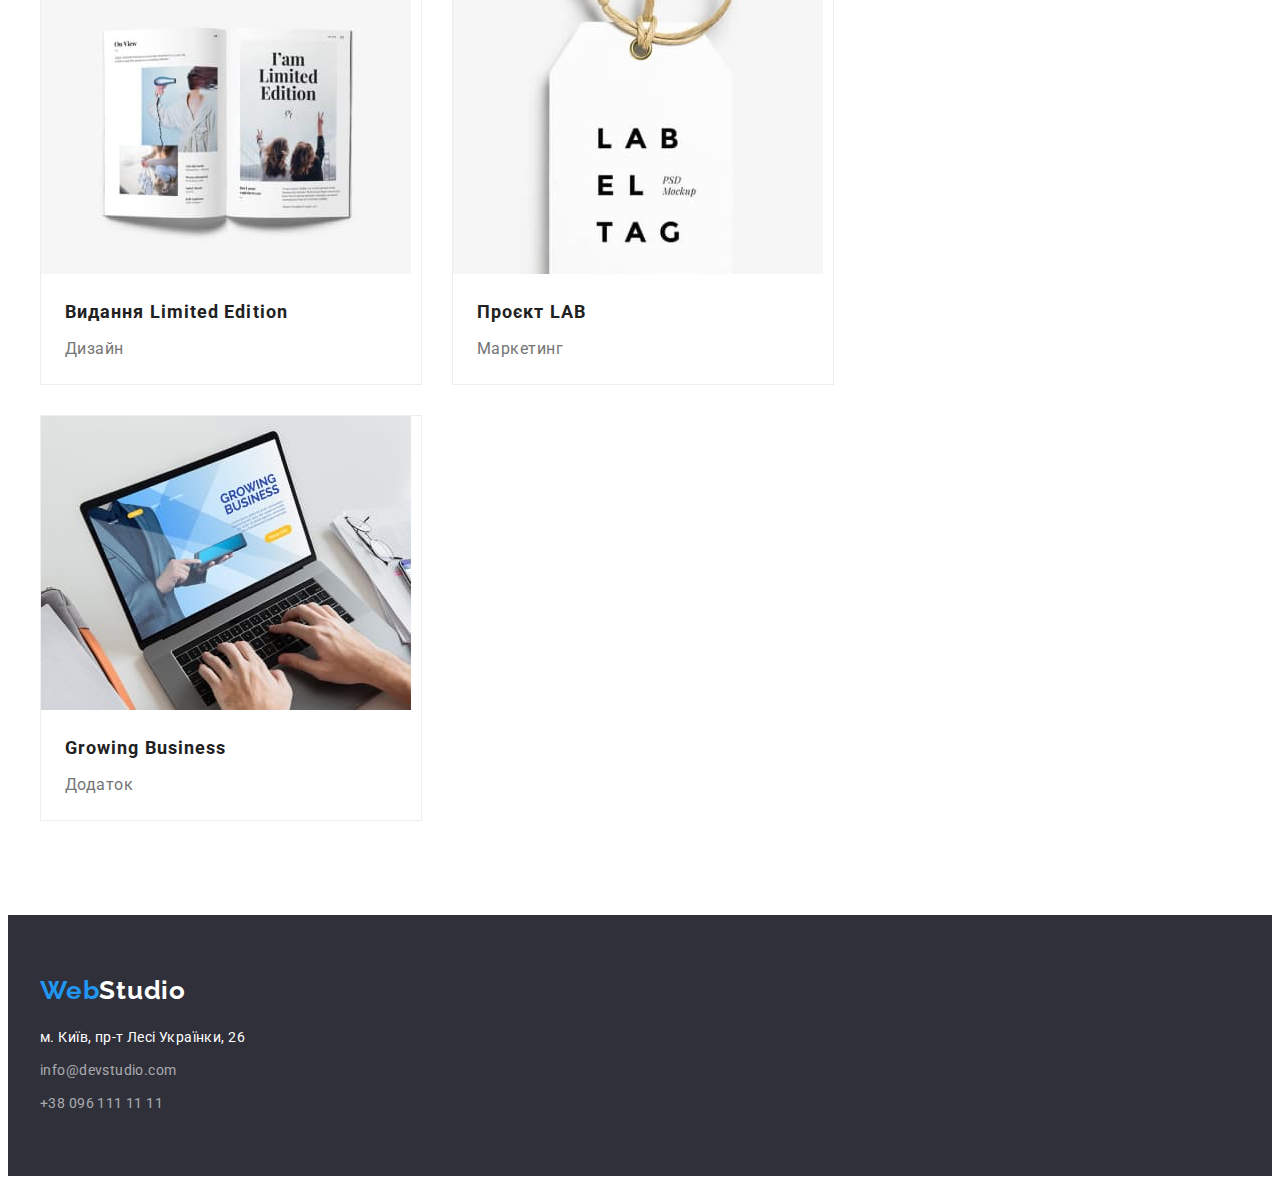
==== commit f111c1e8: "Привів у відповідність класи і закінчив остаточно" ====
--- a/portfolio.html
+++ b/portfolio.html
@@ -19,45 +19,56 @@
     <title>Портфоліо</title>
   </head>
   <body>
-    <!-- Header --> 
+    <!-- Header -->
 
     <header class="header">
       <div class="container">
         <nav class="navigation">
-          <a href="./index.html" class="logo" lang="en"><span class="logo-web">Web</span>Studio</a>
+          <a href="./index.html" class="header-logo" lang="en"
+            ><span class="logo-web">Web</span>Studio</a
+          >
           <ul class="site-nav-list">
-            <li class="site-nav-item"><a href="./index.html" class="link"> Студія</a></li>
-            <li class="site-nav-item"><a href="./portfolio.html" class="link current">Портфоліо</a></li>
-            <li class="site-nav-item"><a href="#" class="link">Контакти</a></li>
+            <li class="site-nav-item"><a href="./index.html" class="header-link"> Студія</a></li>
+            <li class="site-nav-item">
+              <a href="./portfolio.html" class="header-link current">Портфоліо</a>
+            </li>
+            <li class="site-nav-item"><a href="#" class="header-link">Контакти</a></li>
           </ul>
         </nav>
         <ul class="contacts">
           <li class="contacts-item">
-            <a href="mailto:info@devstudio.com" class="link">info@devstudio.com</a>
+            <a href="mailto:info@devstudio.com" class="header-link">info@devstudio.com</a>
           </li>
           <li class="contacts-item">
-            <a href="tel:+380961111111" class="link">+38 096 111 11 11</a>
+            <a href="tel:+380961111111" class="header-link">+38 096 111 11 11</a>
           </li>
         </ul>
       </div>
     </header>
 
-
     <!-- Main content -->
 
     <main>
-      <section class="examples section">
+      <section class="section">
         <div class="container">
           <h1 class="visually-hidden">Наші роботи</h1>
-          <ul class="list filters">
-            <li class="item"><button type="button" class="filter-item">Усі</button></li>
-            <li class="item"><button type="button" class="filter-item">Веб-сайти</button></li>
-            <li class="item"><button type="button" class="filter-item">Додатки</button></li>
-            <li class="item"><button type="button" class="filter-item">Дизайн</button></li>
-            <li class="item"><button type="button" class="filter-item">Маркетинг</button></li>
-          </ul>
-          <ul class="list cards">
-            <li class="card">
+          <ul class="filters-list">
+            <li class="filters-item"><button type="button" class="filter-button">Усі</button></li>
+            <li class="filters-item">
+              <button type="button" class="filter-button">Веб-сайти</button>
+            </li>
+            <li class="filters-item">
+              <button type="button" class="filter-button">Додатки</button>
+            </li>
+            <li class="filters-item">
+              <button type="button" class="filter-button">Дизайн</button>
+            </li>
+            <li class="filters-item">
+              <button type="button" class="filter-button">Маркетинг</button>
+            </li>
+          </ul>
+          <ul class="card-list">
+            <li class="card-item">
               <a href="#" class="link">
                 <img
                   src="./images/notebook-img.jpg"
@@ -71,7 +82,7 @@
                 </div>
               </a>
             </li>
-            <li class="card">
+            <li class="card-item">
               <a href="#" class="link">
                 <img
                   src="./images/poster-img.jpg"
@@ -85,7 +96,7 @@
                 </div>
               </a>
             </li>
-            <li class="card">
+            <li class="card-item">
               <a href="#" class="link">
                 <img
                   src="./images/restoran-img.jpg"
@@ -99,7 +110,7 @@
                 </div>
               </a>
             </li>
-            <li class="card">
+            <li class="card-item">
               <a href="#" class="link">
                 <img
                   src="./images/headphones-img.jpg"
@@ -113,7 +124,7 @@
                 </div>
               </a>
             </li>
-            <li class="card">
+            <li class="card-item">
               <a href="#" class="link">
                 <img
                   src="./images/boxes-img.jpg"
@@ -127,7 +138,7 @@
                 </div>
               </a>
             </li>
-            <li class="card">
+            <li class="card-item">
               <a href="#" class="link">
                 <img
                   src="./images/desktop-img.jpg"
@@ -141,7 +152,7 @@
                 </div>
               </a>
             </li>
-            <li class="card">
+            <li class="card-item">
               <a href="#" class="link">
                 <img
                   src="./images/book-img.jpg"
@@ -155,7 +166,7 @@
                 </div>
               </a>
             </li>
-            <li class="card">
+            <li class="card-item">
               <a href="#" class="link">
                 <img
                   src="./images/label-img.jpg"
@@ -169,7 +180,7 @@
                 </div>
               </a>
             </li>
-            <li class="card">
+            <li class="card-item">
               <a href="#" class="link">
                 <img
                   src="./images/notepad-img.jpg"
@@ -192,23 +203,25 @@
 
     <footer class="footer">
       <div class="container">
-        <a href="./index.html" class="logo" lang="en"><span class="logo-web">Web</span>Studio</a>
+        <a href="./index.html" class="footer-logo" lang="en"
+          ><span class="logo-web">Web</span>Studio</a
+        >
         <address>
-          <ul class="list">
-            <li class="item">
+          <ul class="footer-list">
+            <li class="footer-item">
               <a
                 href="https://goo.gl/maps/iYs7ogVhemWYZAT48"
                 target="_blank"
                 rel="noopener nofollow noreferrer"
-                class="link address"
+                class="footer-link address"
                 >м. Київ, пр-т Лесі Українки, 26</a
               >
             </li>
-            <li class="item">
-              <a href="mailto:info@devstudio.com" class="link">info@devstudio.com</a>
-            </li>
-            <li class="item">
-              <a href="tel:+380961111111" class="link">+38 096 111 11 11</a>
+            <li class="footer-item">
+              <a href="mailto:info@devstudio.com" class="footer-link">info@devstudio.com</a>
+            </li>
+            <li class="footer-item">
+              <a href="tel:+380961111111" class="footer-link">+38 096 111 11 11</a>
             </li>
           </ul>
         </address>
--- a/css/styles.css
+++ b/css/styles.css
@@ -26,7 +26,7 @@
 h3,
 h4,
 h5,
-h6
+h6,
 p {
   margin-top: 0px;
   margin-bottom: 0px;
@@ -46,7 +46,7 @@
 ul {
   padding: 0;
   margin: 0;
-  list-style-type: none;
+  list-style: none;
 }
 
 .header {
@@ -67,7 +67,7 @@
   margin-right: 344px;
 }
 
-.header .logo {
+.header-logo {
   display: block;
   margin-right: 93px;
   padding-top: 24px;
@@ -85,7 +85,7 @@
   color: var(--accent-text-color);
 }
 
-.header .container {
+.header > .container {
   display: flex;
 }
 
@@ -94,7 +94,7 @@
   gap: 50px;
 }
 
-.header .link {
+.header-link {
   display: block;
   padding-top: 32px;
   padding-bottom: 32px;
@@ -110,9 +110,8 @@
   gap: 50px;
 }
 
-
-.header .link:hover,
-.header .link:focus{
+.header-link:hover,
+.header-link:focus {
   color: var(--accent-text-color);
 }
 
@@ -225,27 +224,24 @@
   background-color: var(--filter-background-color);
 }
 
-.team .list {
-  display: flex;
-}
-
-.team .item {
+.team-list {
+  display: flex;
+  gap: 30px;
+}
+
+.team-item {
   background-color: var(--main-background-color);
   box-shadow: 0px 1px 3px rgba(0, 0, 0, 0.12), 0px 1px 1px rgba(0, 0, 0, 0.14),
     0px 2px 1px rgba(0, 0, 0, 0.2);
   border-radius: 0px 0px 4px 4px;
 }
 
-.team .item:not(:last-child) {
-  margin-right: 30px;
-}
-
-.team .team-info {
+.team-info {
   padding-top: 30px;
   padding-bottom: 30px;
 }
 
-.team .member-title {
+.member-title {
   margin-bottom: 10px;
   font-weight: 500;
   font-size: 16px;
@@ -255,7 +251,7 @@
   text-align: center;
 }
 
-.team .text {
+.team-text {
   font-weight: 400;
   font-size: 16px;
   line-height: 1.19;
@@ -269,7 +265,7 @@
   background-color: var(--second-background-color);
 }
 
-.footer .logo {
+.footer-logo {
   display: block;
   margin-bottom: 20px;
   font-family: 'Raleway', sans-serif;
@@ -281,41 +277,40 @@
   text-decoration: none;
 }
 
-.footer .item {
-  display: block;
-}
-
-.footer .item:not(:last-child) {
+.footer-item {
+  display: block;
+}
+
+.footer-item:not(:last-child) {
   margin-bottom: 9px;
 }
 
-.footer .link.address {
+.footer-link {
+  color: var(--footer-address-link);
+  font-style: normal;
+}
+
+.footer-link:hover,
+.footer-link:focus {
+  color: var(--accent-text-color);
+}
+
+.address {
   color: var(--main-background-color);
   font-style: normal;
   letter-spacing: 0.03em;
 }
 
-.footer .link {
-  color: var(--footer-address-link);
-  font-style: normal;
-}
-
-.footer .link:hover,
-.footer .link:focus,
-.footer .link:hover,
-.footer .link:focus {
-  color: var(--accent-text-color);
-}
-
 /* Portfolio styles */
 
-.filters {
+.filters-list {
   display: flex;
   justify-content: center;
   margin-bottom: 50px;
-}
-
-.filter-item {
+  gap: 6px;
+}
+
+.filter-button {
   display: block;
   padding: 6px 21px;
   font-weight: 500;
@@ -328,12 +323,8 @@
   cursor: pointer;
 }
 
-.item:not(:last-child) {
-  margin-right: 8px;
-}
-
-.filter-item:hover,
-.filter-item:focus {
+.filter-button:hover,
+.filter-button:focus {
   background-color: var(--accent-text-color);
   color: var(--second-text-color);
   box-shadow: 0px 3px 1px rgba(0, 0, 0, 0.1), 0px 1px 2px rgba(0, 0, 0, 0.08),
@@ -341,15 +332,16 @@
   border-radius: 4px;
 }
 
-.cards {
+.card-list {
   display: flex;
   background-color: var(--second-text-color);
   flex-wrap: wrap;
+  /* gap: 30px 30px; */
   margin-bottom: -30px;
   margin-left: -30px;
 }
 
-.card {
+.card-item {
   flex-basis: calc(100% / 3 - 30px);
   border: 1px solid #eeeeee;
   margin-bottom: 30px;
